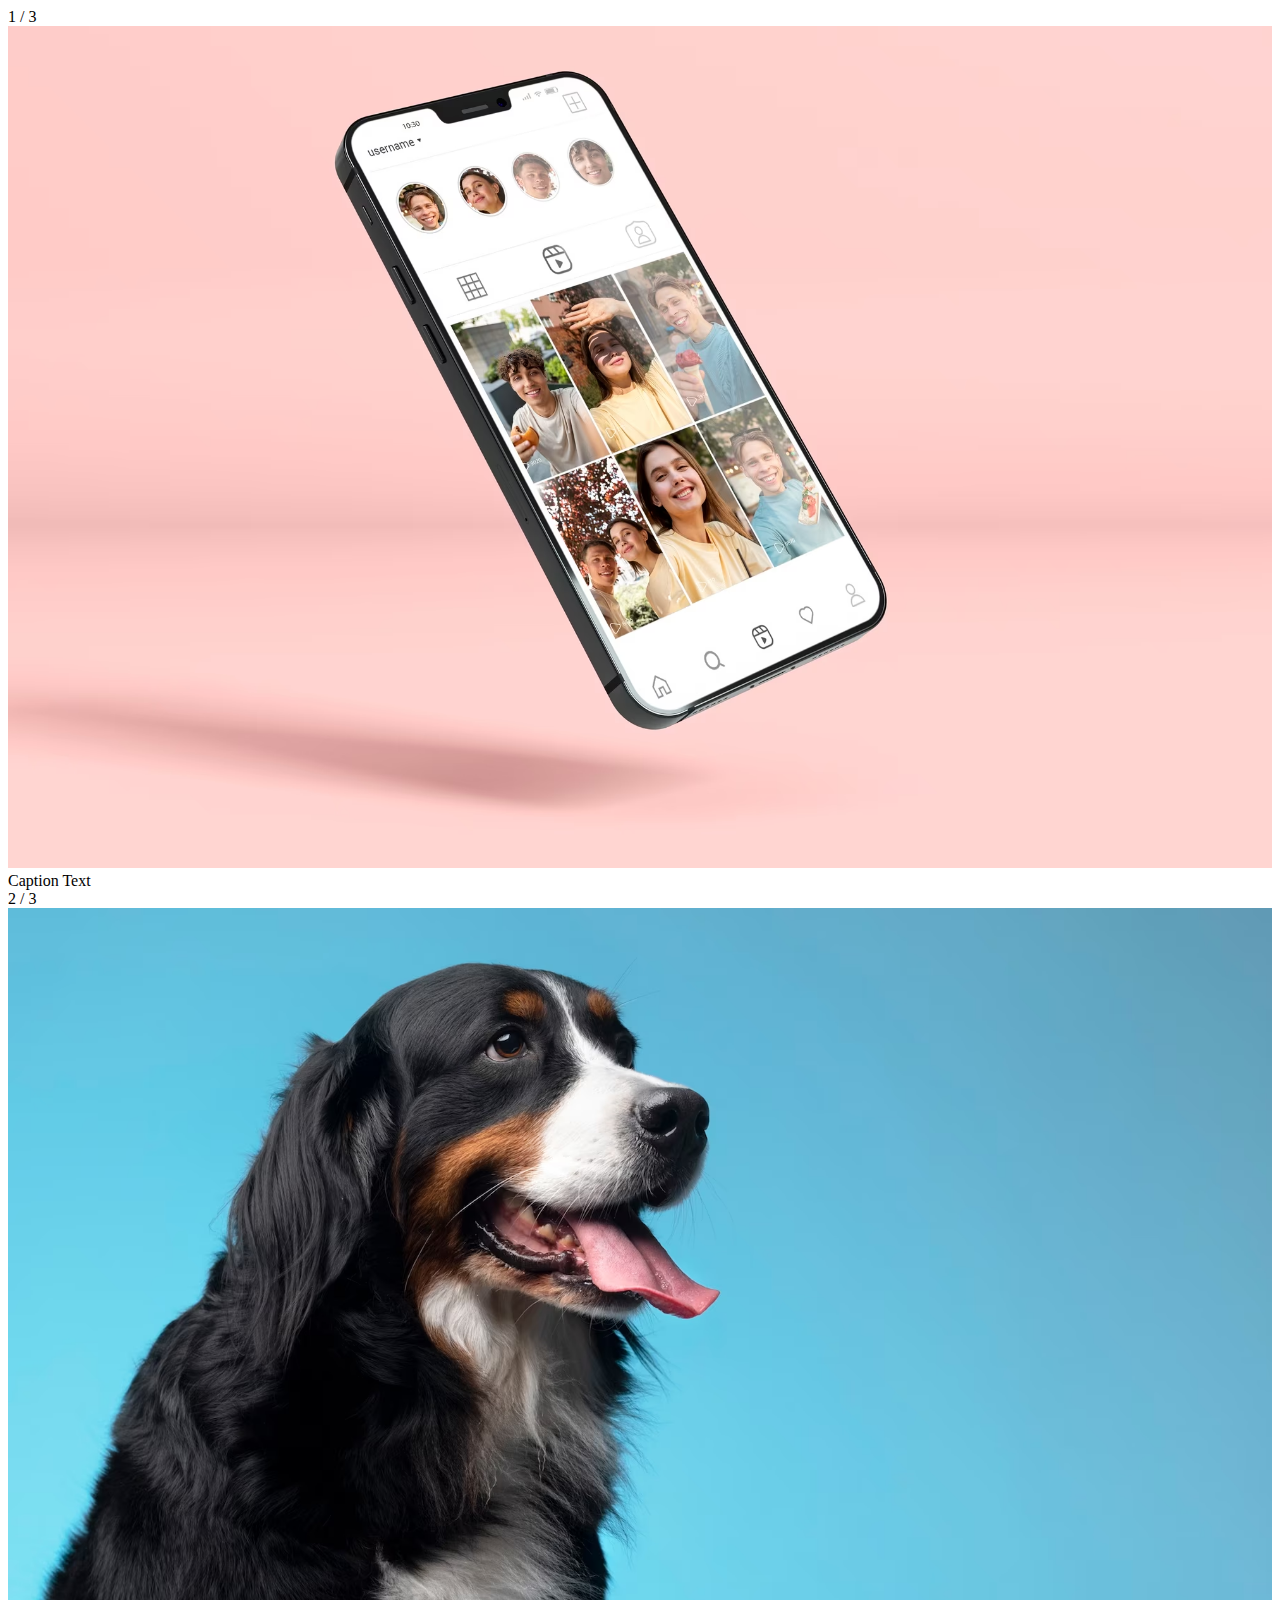
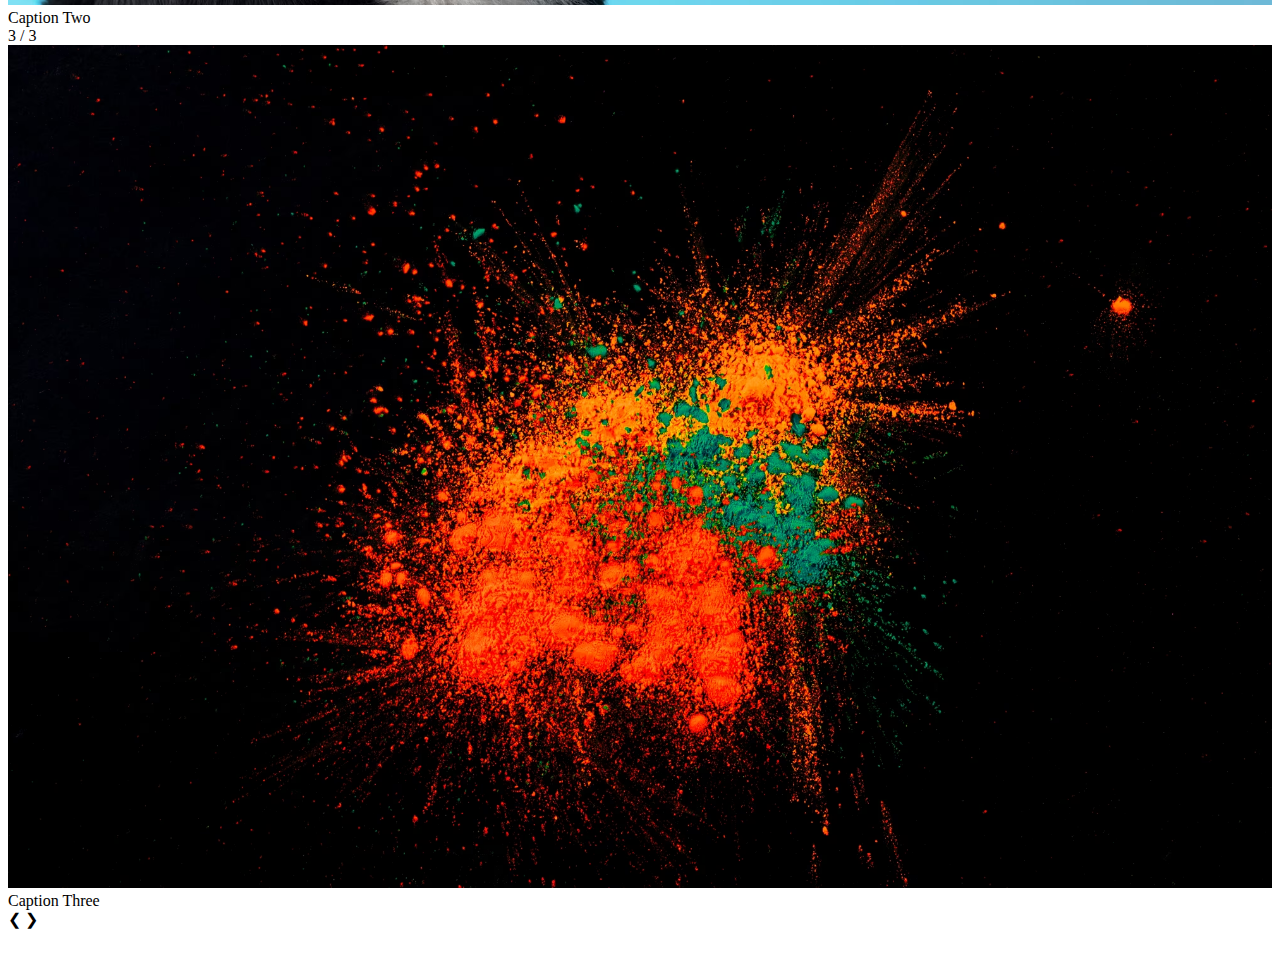
==== pages/slideshow.html @ 765036e9 "Add files via upload" ====
<!DOCTYPE html>
<html lang="en">
<head>
    <meta charset="UTF-8">
    <meta http-equiv="X-UA-Compatible" content="IE=edge">
    <meta name="viewport" content="width=device-width, initial-scale=1.0">
    <title>slider</title>
    <link rel="slideshow" href="../css/slideshow.css">
</head>
<body>
    <div class="slideshow-container">

<div class="mySlides fade">
  <div class="numbertext">1 / 3</div>
  <img src="../img/composicion-creativa-carretes_23-2149711507.jpg.avif" style="width:100%">
  <div class="text">Caption Text</div>
</div>

<div class="mySlides fade">
  <div class="numbertext">2 / 3</div>
  <img src="../img/hermoso-retrato-mascota-perro_23-2149218450.jpg.avif" style="width:100%">
  <div class="text">Caption Two</div>
</div>

<div class="mySlides fade">
  <div class="numbertext">3 / 3</div>
  <img src="../img/vista-angulo-alto-polvo-coloreado-sobre-fondo-negro-oscuro_23-2148054159.jpg.avif" style="width:100%">
  <div class="text">Caption Three</div>
</div>

<a class="prev" onclick="plusSlides(-1)">❮</a>
<a class="next" onclick="plusSlides(1)">❯</a>

</div>
<br>

<div style="text-align:center">
  <span class="dot" onclick="currentSlide(1)"></span> 
  <span class="dot" onclick="currentSlide(2)"></span> 
  <span class="dot" onclick="currentSlide(3)"></span> 
</div>
<script src="js/slideshow.js"></script>
</body>
</html>
---- css/slideshow.css ----
* {box-sizing: border-box}
body {font-family: Verdana, sans-serif; margin:0}
.mySlides {display: none}
img {vertical-align: middle;}

/* Slideshow container */
.slideshow-container {
  max-width: 50%;
  position: relative;
  margin: auto;
}

/* Next & previous buttons */
.prev, .next {
  cursor: pointer;
  position: absolute;
  top: 50%;
  width: auto;
  padding: 16px;
  margin-top: -22px;
  color: white;
  font-weight: bold;
  font-size: 18px;
  transition: 0.6s ease;
  border-radius: 0 3px 3px 0;
  user-select: none;
}

/* Position the "next button" to the right */
.next {
  right: 0;
  border-radius: 3px 0 0 3px;
}

/* On hover, add a black background color with a little bit see-through */
.prev:hover, .next:hover {
  background-color: rgba(0,0,0,0.8);
}

/* Caption text */
.text {
  color: #f2f2f2;
  font-size: 15px;
  padding: 8px 12px;
  position: absolute;
  bottom: 8px;
  width: 100%;
  text-align: center;
}

/* Number text (1/3 etc) */
.numbertext {
  color: #f2f2f2;
  font-size: 12px;
  padding: 8px 12px;
  position: absolute;
  top: 0;
}

/* The dots/bullets/indicators */
.dot {
  cursor: pointer;
  height: 15px;
  width: 15px;
  margin: 0 2px;
  background-color: #bbb;
  border-radius: 50%;
  display: inline-block;
  transition: background-color 0.6s ease;
}

.active, .dot:hover {
  background-color: #717171;
}

/* Fading animation */
.fade {
  animation-name: fade;
  animation-duration: 1.5s;
}

@keyframes fade {
  from {opacity: .4} 
  to {opacity: 1}
}

/* On smaller screens, decrease text size */
@media only screen and (max-width: 300px) {
  .prev, .next,.text {font-size: 11px}
}
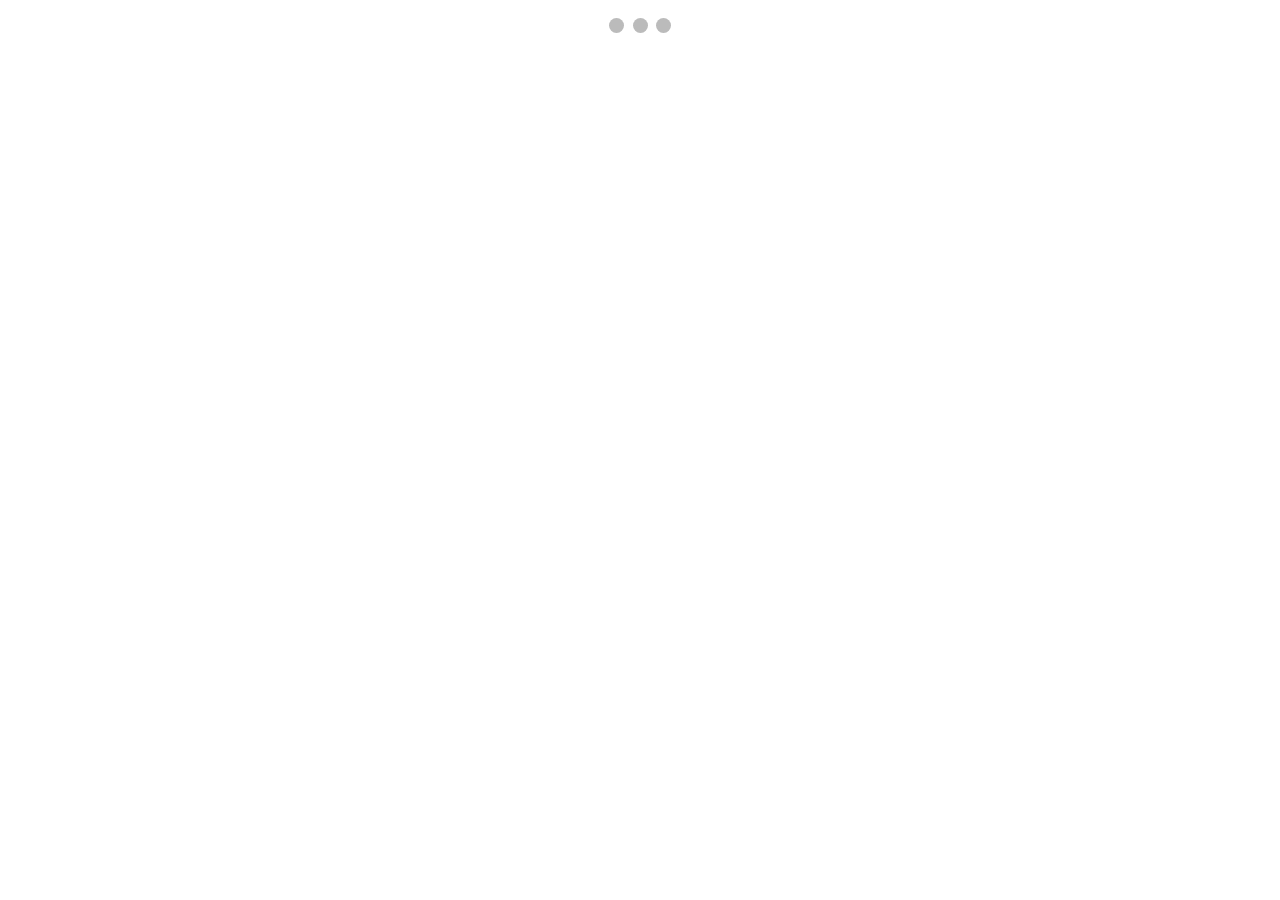
==== commit 68585aba: "Add files via upload" ====
--- a/pages/slideshow.html
+++ b/pages/slideshow.html
@@ -5,7 +5,8 @@
     <meta http-equiv="X-UA-Compatible" content="IE=edge">
     <meta name="viewport" content="width=device-width, initial-scale=1.0">
     <title>slider</title>
-    <link rel="slideshow" href="../css/slideshow.css">
+    <link rel="stylesheet" href="../css/slideshow.css">
+    <script src="../js/slideshow.js"></script>
 </head>
 <body>
     <div class="slideshow-container">
@@ -39,6 +40,5 @@
   <span class="dot" onclick="currentSlide(2)"></span> 
   <span class="dot" onclick="currentSlide(3)"></span> 
 </div>
-<script src="js/slideshow.js"></script>
 </body>
 </html>